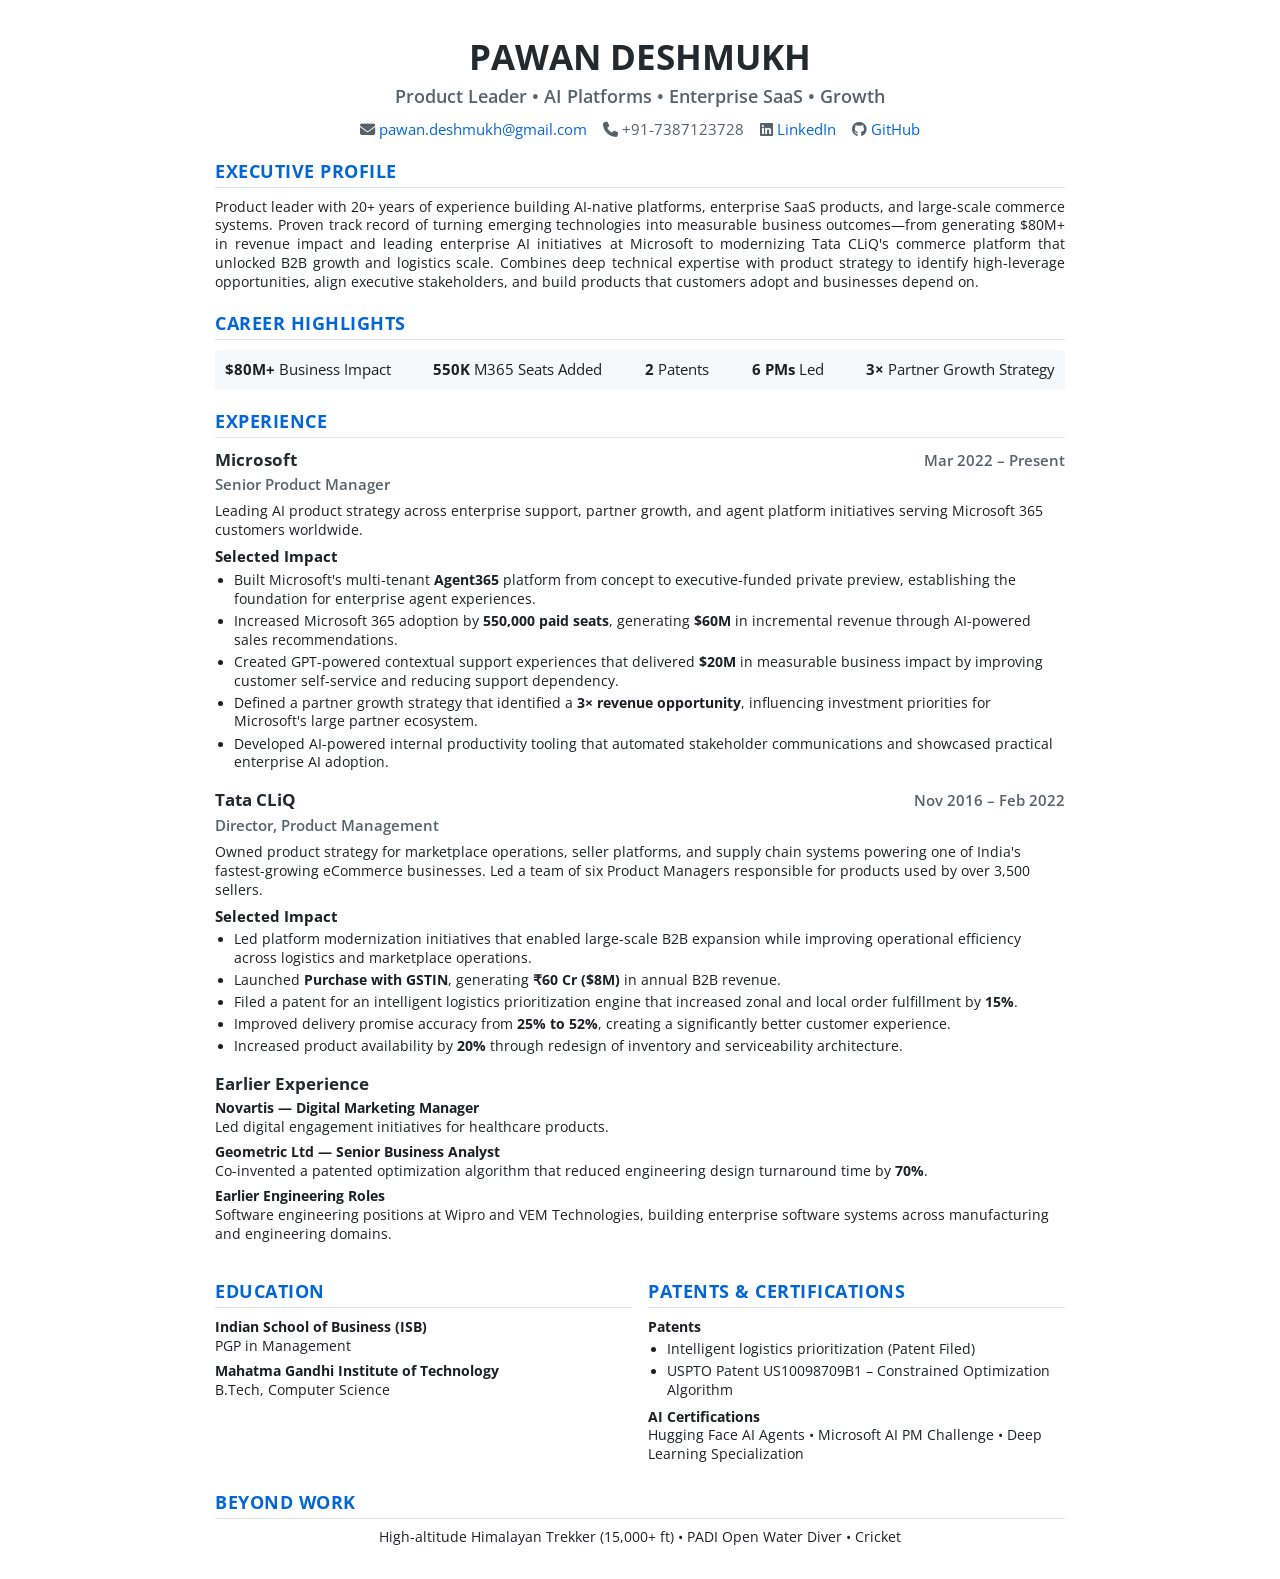
==== resume.html @ ab17908b "Remove 'Principal' from subtitle, '20+ years' from highlights, and Core Expertise section" ====
<!DOCTYPE html>
<html lang="en">
<head>
    <meta charset="UTF-8">
    <meta name="viewport" content="width=device-width, initial-scale=1.0">
    <title>Pawan Deshmukh - Resume</title>
    <link href="https://fonts.googleapis.com/css2?family=Open+Sans:wght@400;600;700&display=swap" rel="stylesheet">
    <link rel="stylesheet" href="https://cdnjs.cloudflare.com/ajax/libs/font-awesome/6.4.0/css/all.min.css">
    <style>
        :root {
            --primary-color: #24292e;
            --accent-color: #0366d6;
            --text-color: #1b1f23;
            --border-color: #e1e4e8;
        }

        * {
            margin: 0;
            padding: 0;
            box-sizing: border-box;
        }

        body {
            background-color: #ffffff;
            color: var(--text-color);
            font-family: 'Open Sans', Arial, sans-serif;
            font-size: 13.5px;
            line-height: 1.4;
            padding: 2rem;
        }

        .resume-container {
            max-width: 850px;
            margin: 0 auto;
        }

        a {
            color: var(--accent-color);
            text-decoration: none;
        }
        
        a:hover {
            text-decoration: underline;
        }

        header {
            text-align: center;
            margin-bottom: 1.2rem;
        }

        h1 {
            color: var(--primary-color);
            font-size: 2.2rem;
            font-weight: 700;
            margin-bottom: 0.2rem;
            text-transform: uppercase;
        }

        .subtitle {
            font-size: 1.1rem;
            font-weight: 600;
            color: #586069;
            margin-bottom: 0.6rem;
        }

        .contact-info {
            color: #586069;
            font-size: 0.95rem;
            display: flex;
            justify-content: center;
            flex-wrap: wrap;
            gap: 1rem;
        }

        h2.section-header {
            color: var(--accent-color);
            font-size: 1.1rem;
            font-weight: 700;
            border-bottom: 1px solid var(--border-color);
            padding-bottom: 0.2rem;
            margin-top: 1.2rem;
            margin-bottom: 0.6rem;
            text-transform: uppercase;
            letter-spacing: 0.5px;
        }

        .summary {
            text-align: justify;
        }

        .highlights {
            display: flex;
            justify-content: space-between;
            flex-wrap: wrap;
            font-size: 0.95rem;
            background: #f6f8fa;
            padding: 0.6rem;
            border-radius: 4px;
        }

        .expertise {
            text-align: center;
            line-height: 1.6;
            color: #24292e;
        }

        .job {
            margin-bottom: 1rem;
        }

        .job-header {
            display: flex;
            justify-content: space-between;
            align-items: baseline;
            margin-bottom: 0.2rem;
        }

        .job-title {
            font-weight: 700;
            font-size: 1.05rem;
            color: var(--primary-color);
        }

        .job-date {
            font-size: 0.95rem;
            color: #586069;
            font-weight: 600;
        }

        .job-subtitle {
            font-weight: 600;
            color: #586069;
            margin-bottom: 0.4rem;
            font-size: 0.95rem;
        }
        
        .job-desc {
            margin-bottom: 0.4rem;
        }

        .selected-impact {
            font-weight: 700;
            margin-bottom: 0.2rem;
            font-size: 0.95rem;
        }

        ul {
            list-style-type: disc;
            padding-left: 1.2rem;
        }
        
        li {
            margin-bottom: 0.2rem;
        }
        
        .two-col {
            display: grid;
            grid-template-columns: 1fr 1fr;
            gap: 1rem;
        }

        .education-item, .patent-item {
            margin-bottom: 0.4rem;
        }

        @media print {
            @page {
                margin: 0.3in 0.4in;
                size: letter;
            }
            body {
                padding: 0;
                font-size: 10.5pt;
            }
            .resume-container {
                max-width: 100%;
            }
            h2.section-header {
                margin-top: 0.8rem;
                margin-bottom: 0.4rem;
            }
            .job {
                margin-bottom: 0.8rem;
            }
            .highlights {
                padding: 0.4rem;
            }
            * {
                page-break-inside: avoid;
            }
        }
    </style>
</head>
<body>
    <div class="resume-container">
        
        <!-- Header -->
        <header>
            <h1>Pawan Deshmukh</h1>
            <div class="subtitle">Product Leader • AI Platforms • Enterprise SaaS • Growth</div>
            <div class="contact-info">
                <span><i class="fa-solid fa-envelope"></i> <a href="mailto:pawan.deshmukh@gmail.com">pawan.deshmukh@gmail.com</a></span>
                <span><i class="fa-solid fa-phone"></i> +91-7387123728</span>
                <span><i class="fa-brands fa-linkedin"></i> <a href="https://www.linkedin.com/in/pawan-deshmukh-18524a13/">LinkedIn</a></span>
                <span><i class="fa-brands fa-github"></i> <a href="https://github.com/dnawapcode">GitHub</a></span>
            </div>
        </header>

        <!-- Executive Profile -->
        <h2 class="section-header">Executive Profile</h2>
        <div class="summary">
            Product leader with 20+ years of experience building AI-native platforms, enterprise SaaS products, and large-scale commerce systems. Proven track record of turning emerging technologies into measurable business outcomes—from generating $80M+ in revenue impact and leading enterprise AI initiatives at Microsoft to modernizing Tata CLiQ's commerce platform that unlocked B2B growth and logistics scale. Combines deep technical expertise with product strategy to identify high-leverage opportunities, align executive stakeholders, and build products that customers adopt and businesses depend on.
        </div>

        <!-- Career Highlights -->
        <h2 class="section-header">Career Highlights</h2>
        <div class="highlights">
            <span><strong>$80M+</strong> Business Impact</span>
            <span><strong>550K</strong> M365 Seats Added</span>
            <span><strong>2</strong> Patents</span>
            <span><strong>6 PMs</strong> Led</span>
            <span><strong>3×</strong> Partner Growth Strategy</span>
        </div>


        <!-- Experience -->
        <h2 class="section-header">Experience</h2>
        
        <div class="job">
            <div class="job-header">
                <div class="job-title">Microsoft</div>
                <div class="job-date">Mar 2022 – Present</div>
            </div>
            <div class="job-subtitle">Senior Product Manager</div>
            <div class="job-desc">
                Leading AI product strategy across enterprise support, partner growth, and agent platform initiatives serving Microsoft 365 customers worldwide.
            </div>
            <div class="selected-impact">Selected Impact</div>
            <ul>
                <li>Built Microsoft's multi-tenant <strong>Agent365</strong> platform from concept to executive-funded private preview, establishing the foundation for enterprise agent experiences.</li>
                <li>Increased Microsoft 365 adoption by <strong>550,000 paid seats</strong>, generating <strong>$60M</strong> in incremental revenue through AI-powered sales recommendations.</li>
                <li>Created GPT-powered contextual support experiences that delivered <strong>$20M</strong> in measurable business impact by improving customer self-service and reducing support dependency.</li>
                <li>Defined a partner growth strategy that identified a <strong>3× revenue opportunity</strong>, influencing investment priorities for Microsoft's large partner ecosystem.</li>
                <li>Developed AI-powered internal productivity tooling that automated stakeholder communications and showcased practical enterprise AI adoption.</li>
            </ul>
        </div>

        <div class="job">
            <div class="job-header">
                <div class="job-title">Tata CLiQ</div>
                <div class="job-date">Nov 2016 – Feb 2022</div>
            </div>
            <div class="job-subtitle">Director, Product Management</div>
            <div class="job-desc">
                Owned product strategy for marketplace operations, seller platforms, and supply chain systems powering one of India's fastest-growing eCommerce businesses. Led a team of six Product Managers responsible for products used by over 3,500 sellers.
            </div>
            <div class="selected-impact">Selected Impact</div>
            <ul>
                <li>Led platform modernization initiatives that enabled large-scale B2B expansion while improving operational efficiency across logistics and marketplace operations.</li>
                <li>Launched <strong>Purchase with GSTIN</strong>, generating <strong>₹60 Cr ($8M)</strong> in annual B2B revenue.</li>
                <li>Filed a patent for an intelligent logistics prioritization engine that increased zonal and local order fulfillment by <strong>15%</strong>.</li>
                <li>Improved delivery promise accuracy from <strong>25% to 52%</strong>, creating a significantly better customer experience.</li>
                <li>Increased product availability by <strong>20%</strong> through redesign of inventory and serviceability architecture.</li>
            </ul>
        </div>

        <div class="job">
            <div class="job-header">
                <div class="job-title">Earlier Experience</div>
            </div>
            <div class="job-desc" style="margin-top: 0.2rem;">
                <strong>Novartis — Digital Marketing Manager</strong><br>
                Led digital engagement initiatives for healthcare products.
            </div>
            <div class="job-desc" style="margin-top: 0.4rem;">
                <strong>Geometric Ltd — Senior Business Analyst</strong><br>
                Co-invented a patented optimization algorithm that reduced engineering design turnaround time by <strong>70%</strong>.
            </div>
            <div class="job-desc" style="margin-top: 0.4rem;">
                <strong>Earlier Engineering Roles</strong><br>
                Software engineering positions at Wipro and VEM Technologies, building enterprise software systems across manufacturing and engineering domains.
            </div>
        </div>

        <div class="two-col">
            <div>
                <!-- Education -->
                <h2 class="section-header">Education</h2>
                <div class="education-item">
                    <strong>Indian School of Business (ISB)</strong><br>
                    PGP in Management
                </div>
                <div class="education-item">
                    <strong>Mahatma Gandhi Institute of Technology</strong><br>
                    B.Tech, Computer Science
                </div>
            </div>
            
            <div>
                <!-- Patents & Certifications -->
                <h2 class="section-header">Patents & Certifications</h2>
                <div class="patent-item">
                    <strong>Patents</strong>
                    <ul style="padding-left: 1.2rem; margin-top: 0.2rem;">
                        <li>Intelligent logistics prioritization (Patent Filed)</li>
                        <li>USPTO Patent US10098709B1 – Constrained Optimization Algorithm</li>
                    </ul>
                </div>
                <div class="patent-item" style="margin-top: 0.5rem;">
                    <strong>AI Certifications</strong><br>
                    Hugging Face AI Agents &bull; Microsoft AI PM Challenge &bull; Deep Learning Specialization
                </div>
            </div>
        </div>

        <!-- Beyond Work -->
        <h2 class="section-header">Beyond Work</h2>
        <div style="text-align: center;">
            High-altitude Himalayan Trekker (15,000+ ft) &bull; PADI Open Water Diver &bull; Cricket
        </div>

    </div>
</body>
</html>
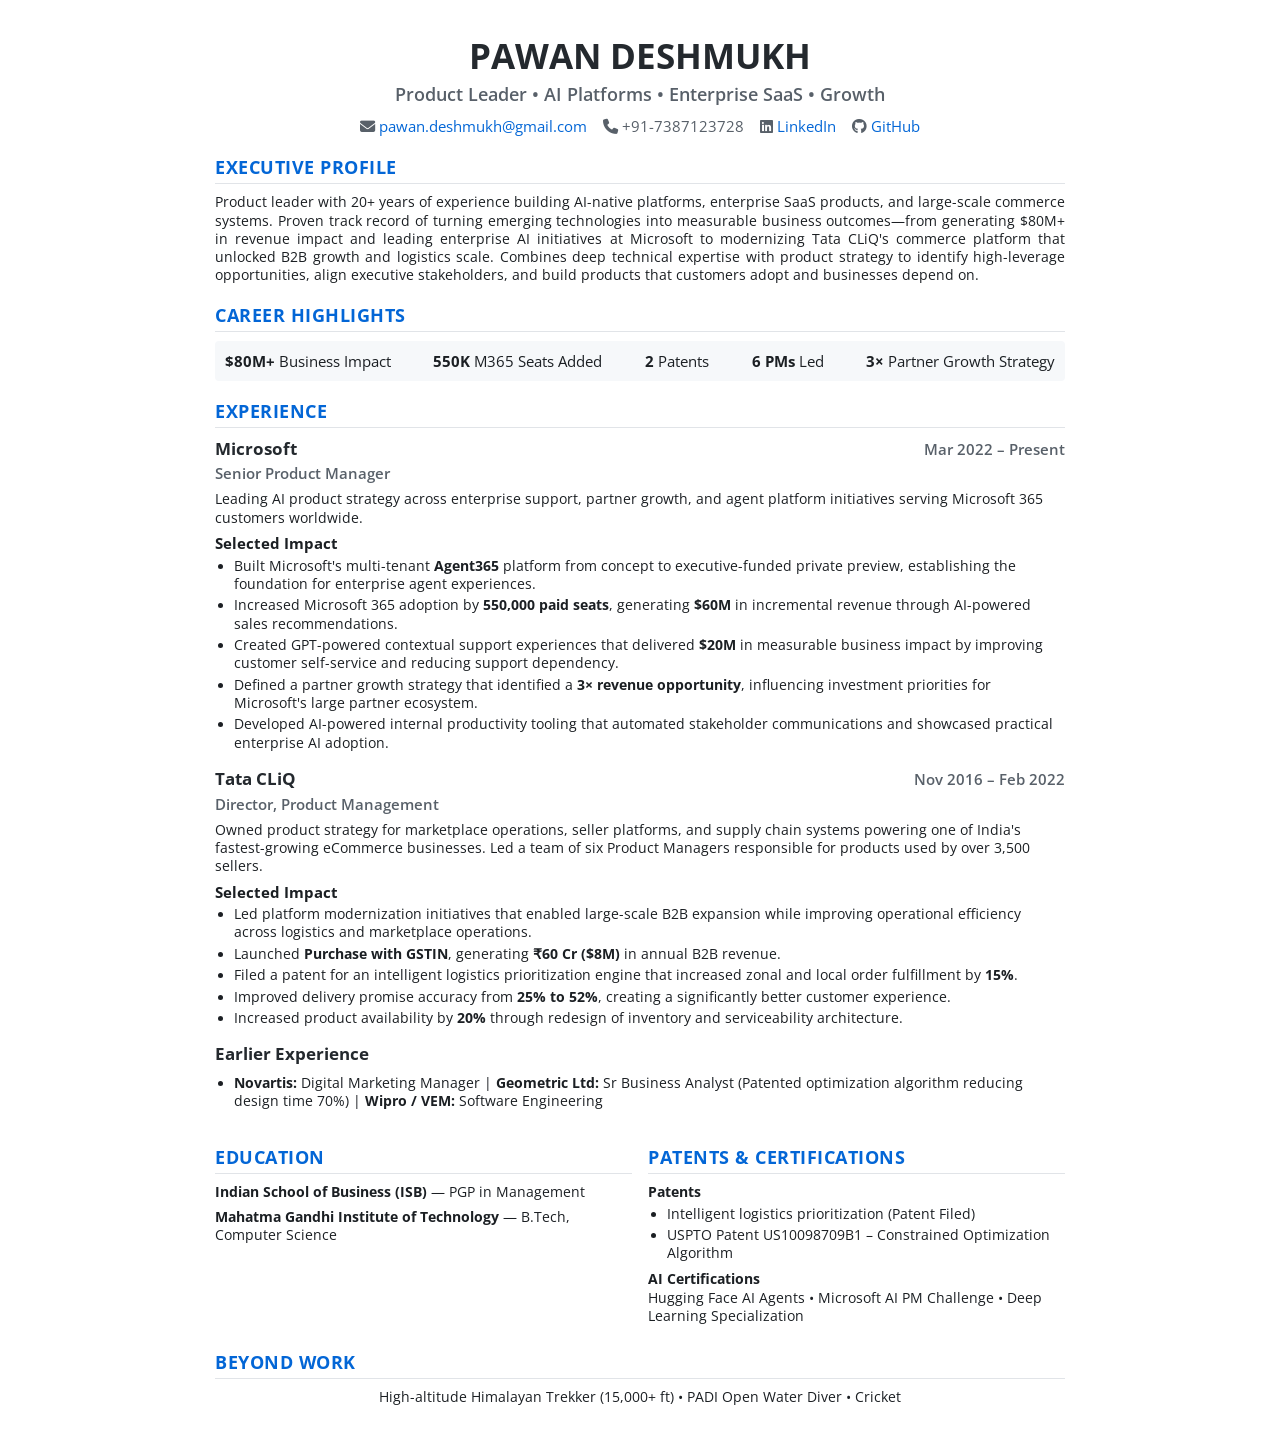
==== commit faee0825: "Optimize layout and condense sections to ensure 1-page fit" ====
--- a/resume.html
+++ b/resume.html
@@ -25,7 +25,7 @@
             color: var(--text-color);
             font-family: 'Open Sans', Arial, sans-serif;
             font-size: 13.5px;
-            line-height: 1.4;
+            line-height: 1.35;
             padding: 2rem;
         }
 
@@ -165,7 +165,7 @@
 
         @media print {
             @page {
-                margin: 0.3in 0.4in;
+                margin: 0.15in 0.4in;
                 size: letter;
             }
             body {
@@ -268,18 +268,9 @@
             <div class="job-header">
                 <div class="job-title">Earlier Experience</div>
             </div>
-            <div class="job-desc" style="margin-top: 0.2rem;">
-                <strong>Novartis — Digital Marketing Manager</strong><br>
-                Led digital engagement initiatives for healthcare products.
-            </div>
-            <div class="job-desc" style="margin-top: 0.4rem;">
-                <strong>Geometric Ltd — Senior Business Analyst</strong><br>
-                Co-invented a patented optimization algorithm that reduced engineering design turnaround time by <strong>70%</strong>.
-            </div>
-            <div class="job-desc" style="margin-top: 0.4rem;">
-                <strong>Earlier Engineering Roles</strong><br>
-                Software engineering positions at Wipro and VEM Technologies, building enterprise software systems across manufacturing and engineering domains.
-            </div>
+            <ul style="margin-top: 0.5rem;">
+                <li><strong>Novartis:</strong> Digital Marketing Manager | <strong>Geometric Ltd:</strong> Sr Business Analyst (Patented optimization algorithm reducing design time 70%) | <strong>Wipro / VEM:</strong> Software Engineering</li>
+            </ul>
         </div>
 
         <div class="two-col">
@@ -287,12 +278,10 @@
                 <!-- Education -->
                 <h2 class="section-header">Education</h2>
                 <div class="education-item">
-                    <strong>Indian School of Business (ISB)</strong><br>
-                    PGP in Management
+                    <strong>Indian School of Business (ISB)</strong> — PGP in Management
                 </div>
                 <div class="education-item">
-                    <strong>Mahatma Gandhi Institute of Technology</strong><br>
-                    B.Tech, Computer Science
+                    <strong>Mahatma Gandhi Institute of Technology</strong> — B.Tech, Computer Science
                 </div>
             </div>
             
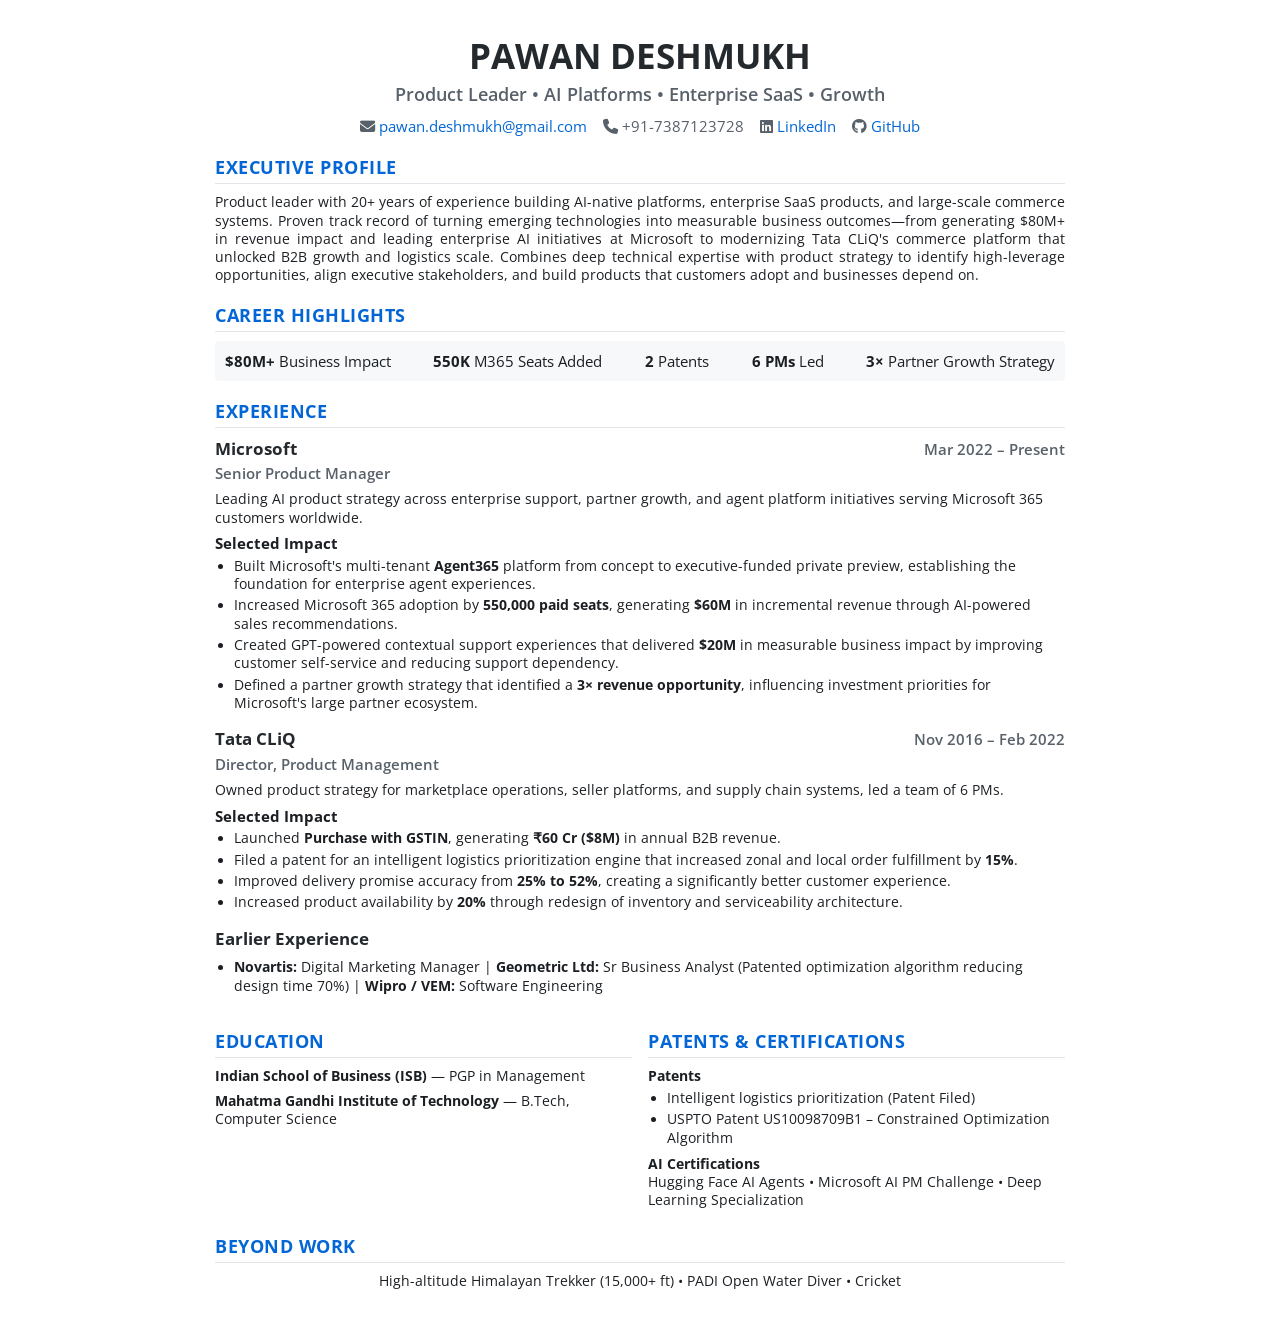
==== commit 11d9ffe9: "Reduce print gaps and condense Microsoft and TataCLiQ sections" ====
--- a/resume.html
+++ b/resume.html
@@ -176,11 +176,11 @@
                 max-width: 100%;
             }
             h2.section-header {
-                margin-top: 0.8rem;
+                margin-top: 0.4rem;
+                margin-bottom: 0.2rem;
+            }
+            .job {
                 margin-bottom: 0.4rem;
-            }
-            .job {
-                margin-bottom: 0.8rem;
             }
             .highlights {
                 padding: 0.4rem;
@@ -241,7 +241,6 @@
                 <li>Increased Microsoft 365 adoption by <strong>550,000 paid seats</strong>, generating <strong>$60M</strong> in incremental revenue through AI-powered sales recommendations.</li>
                 <li>Created GPT-powered contextual support experiences that delivered <strong>$20M</strong> in measurable business impact by improving customer self-service and reducing support dependency.</li>
                 <li>Defined a partner growth strategy that identified a <strong>3× revenue opportunity</strong>, influencing investment priorities for Microsoft's large partner ecosystem.</li>
-                <li>Developed AI-powered internal productivity tooling that automated stakeholder communications and showcased practical enterprise AI adoption.</li>
             </ul>
         </div>
 
@@ -252,11 +251,10 @@
             </div>
             <div class="job-subtitle">Director, Product Management</div>
             <div class="job-desc">
-                Owned product strategy for marketplace operations, seller platforms, and supply chain systems powering one of India's fastest-growing eCommerce businesses. Led a team of six Product Managers responsible for products used by over 3,500 sellers.
+                Owned product strategy for marketplace operations, seller platforms, and supply chain systems, led a team of 6 PMs.
             </div>
             <div class="selected-impact">Selected Impact</div>
             <ul>
-                <li>Led platform modernization initiatives that enabled large-scale B2B expansion while improving operational efficiency across logistics and marketplace operations.</li>
                 <li>Launched <strong>Purchase with GSTIN</strong>, generating <strong>₹60 Cr ($8M)</strong> in annual B2B revenue.</li>
                 <li>Filed a patent for an intelligent logistics prioritization engine that increased zonal and local order fulfillment by <strong>15%</strong>.</li>
                 <li>Improved delivery promise accuracy from <strong>25% to 52%</strong>, creating a significantly better customer experience.</li>
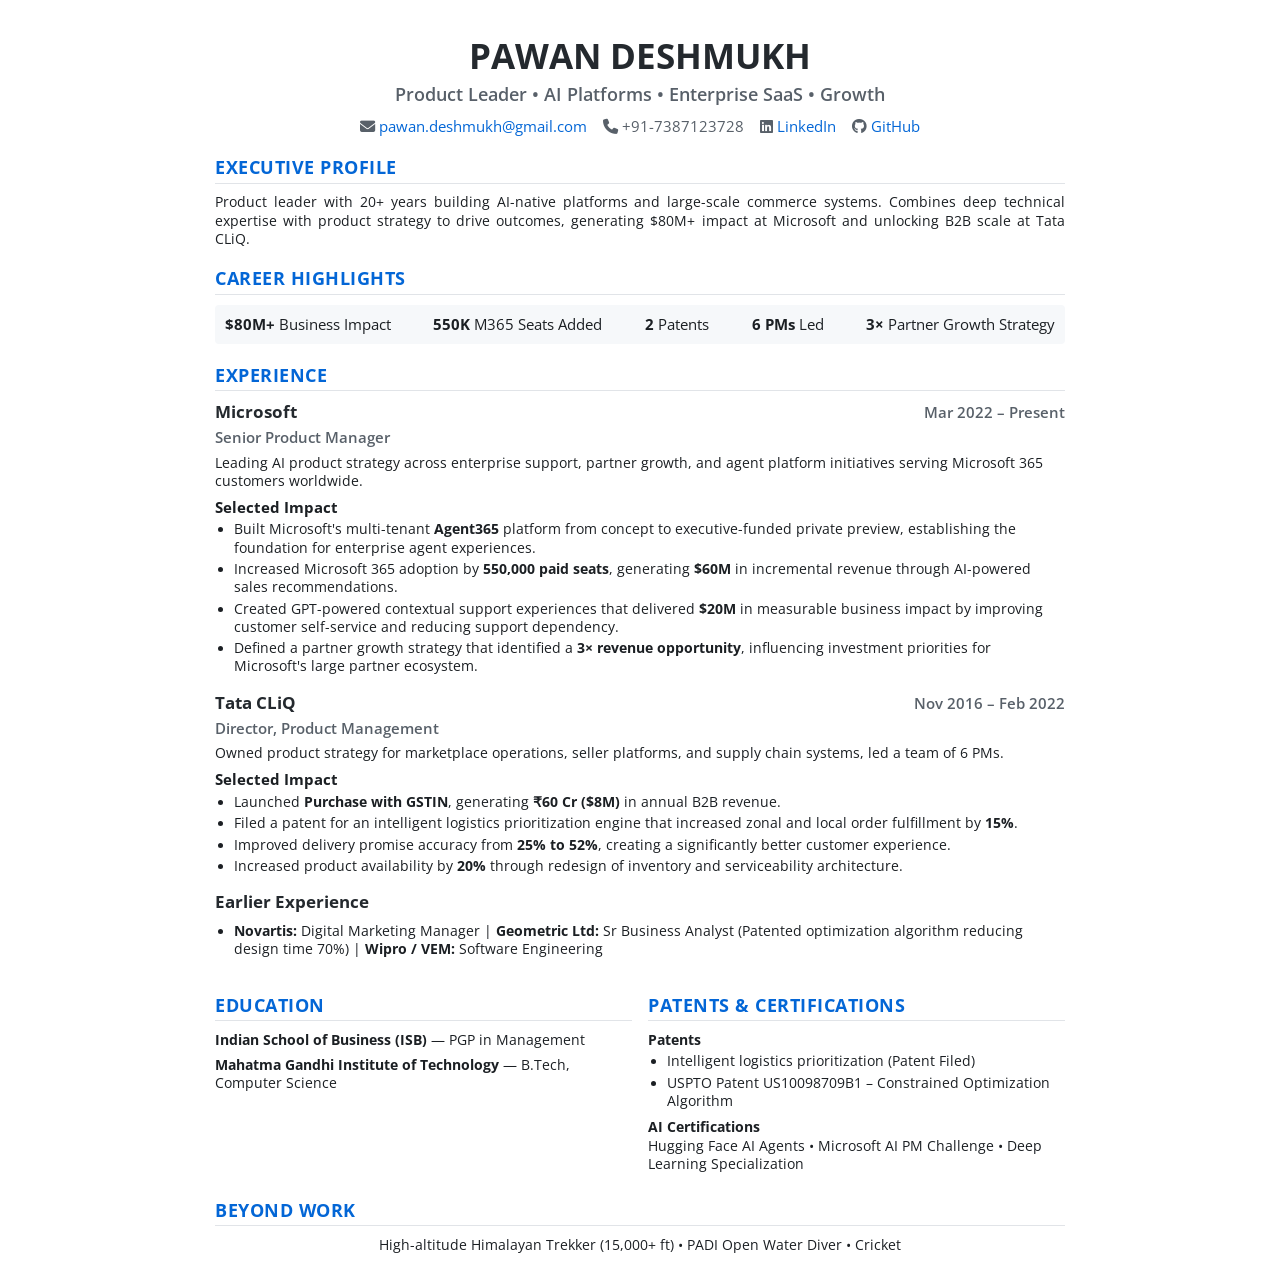
==== commit 455caa62: "Replace executive profile summary with condensed Option 3" ====
--- a/resume.html
+++ b/resume.html
@@ -209,7 +209,7 @@
         <!-- Executive Profile -->
         <h2 class="section-header">Executive Profile</h2>
         <div class="summary">
-            Product leader with 20+ years of experience building AI-native platforms, enterprise SaaS products, and large-scale commerce systems. Proven track record of turning emerging technologies into measurable business outcomes—from generating $80M+ in revenue impact and leading enterprise AI initiatives at Microsoft to modernizing Tata CLiQ's commerce platform that unlocked B2B growth and logistics scale. Combines deep technical expertise with product strategy to identify high-leverage opportunities, align executive stakeholders, and build products that customers adopt and businesses depend on.
+            Product leader with 20+ years building AI-native platforms and large-scale commerce systems. Combines deep technical expertise with product strategy to drive outcomes, generating $80M+ impact at Microsoft and unlocking B2B scale at Tata CLiQ.
         </div>
 
         <!-- Career Highlights -->
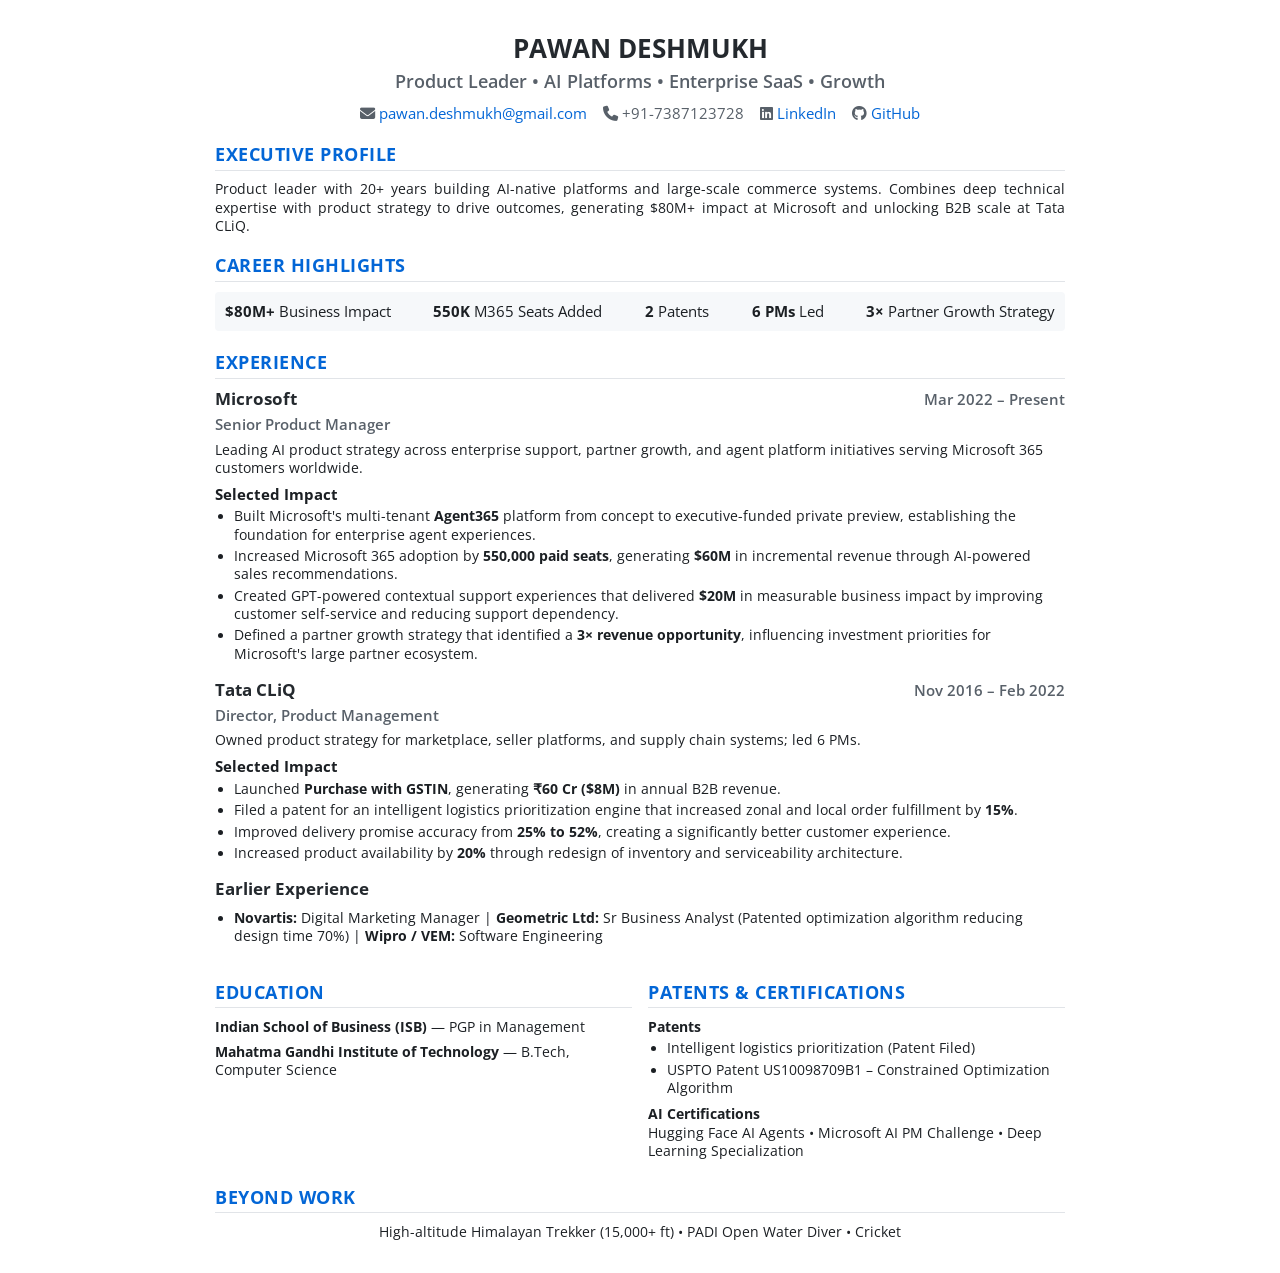
==== commit afbfb77c: "Reduce h1 font size and condense TataCLiQ intro to save vertical space" ====
--- a/resume.html
+++ b/resume.html
@@ -50,7 +50,7 @@
 
         h1 {
             color: var(--primary-color);
-            font-size: 2.2rem;
+            font-size: 1.6rem;
             font-weight: 700;
             margin-bottom: 0.2rem;
             text-transform: uppercase;
@@ -251,7 +251,7 @@
             </div>
             <div class="job-subtitle">Director, Product Management</div>
             <div class="job-desc">
-                Owned product strategy for marketplace operations, seller platforms, and supply chain systems, led a team of 6 PMs.
+                Owned product strategy for marketplace, seller platforms, and supply chain systems; led 6 PMs.
             </div>
             <div class="selected-impact">Selected Impact</div>
             <ul>
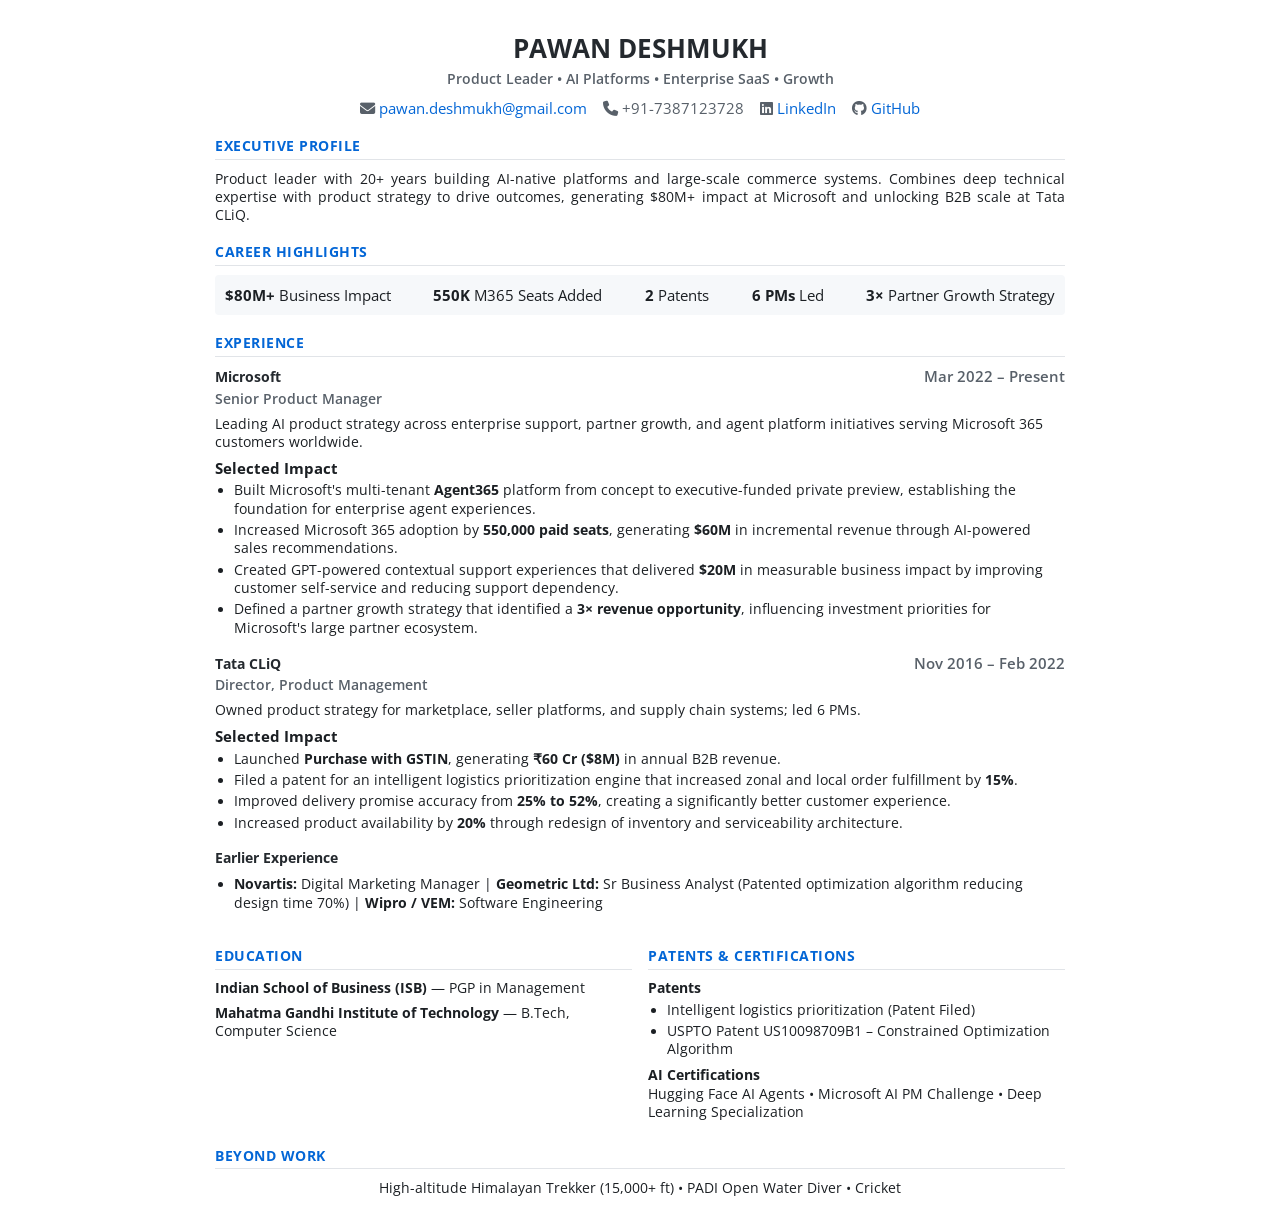
==== commit 64096a9b: "Reduce font size of all section and job headers by ~4 points to save space" ====
--- a/resume.html
+++ b/resume.html
@@ -57,7 +57,7 @@
         }
 
         .subtitle {
-            font-size: 1.1rem;
+            font-size: 0.85rem;
             font-weight: 600;
             color: #586069;
             margin-bottom: 0.6rem;
@@ -74,7 +74,7 @@
 
         h2.section-header {
             color: var(--accent-color);
-            font-size: 1.1rem;
+            font-size: 0.85rem;
             font-weight: 700;
             border-bottom: 1px solid var(--border-color);
             padding-bottom: 0.2rem;
@@ -117,7 +117,7 @@
 
         .job-title {
             font-weight: 700;
-            font-size: 1.05rem;
+            font-size: 0.9rem;
             color: var(--primary-color);
         }
 
@@ -131,7 +131,7 @@
             font-weight: 600;
             color: #586069;
             margin-bottom: 0.4rem;
-            font-size: 0.95rem;
+            font-size: 0.85rem;
         }
         
         .job-desc {
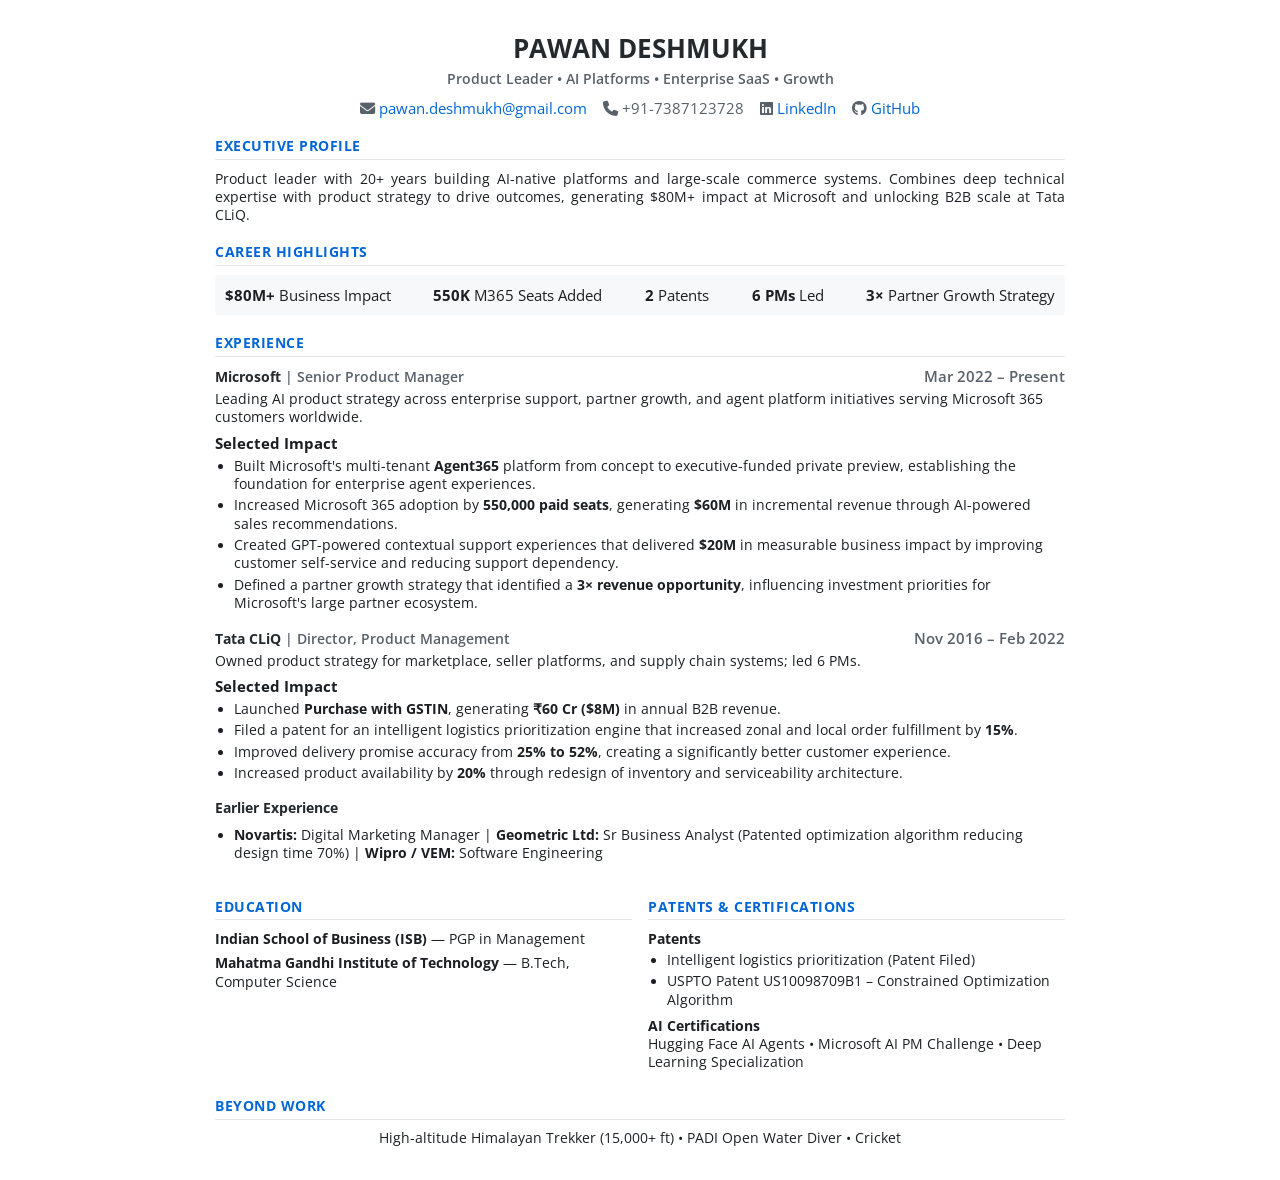
==== commit e98594c1: "Move job titles inline with company names to save vertical space" ====
--- a/resume.html
+++ b/resume.html
@@ -228,10 +228,9 @@
         
         <div class="job">
             <div class="job-header">
-                <div class="job-title">Microsoft</div>
+                <div class="job-title">Microsoft <span style="font-weight: 600; color: #586069;">| Senior Product Manager</span></div>
                 <div class="job-date">Mar 2022 – Present</div>
             </div>
-            <div class="job-subtitle">Senior Product Manager</div>
             <div class="job-desc">
                 Leading AI product strategy across enterprise support, partner growth, and agent platform initiatives serving Microsoft 365 customers worldwide.
             </div>
@@ -246,10 +245,9 @@
 
         <div class="job">
             <div class="job-header">
-                <div class="job-title">Tata CLiQ</div>
+                <div class="job-title">Tata CLiQ <span style="font-weight: 600; color: #586069;">| Director, Product Management</span></div>
                 <div class="job-date">Nov 2016 – Feb 2022</div>
             </div>
-            <div class="job-subtitle">Director, Product Management</div>
             <div class="job-desc">
                 Owned product strategy for marketplace, seller platforms, and supply chain systems; led 6 PMs.
             </div>
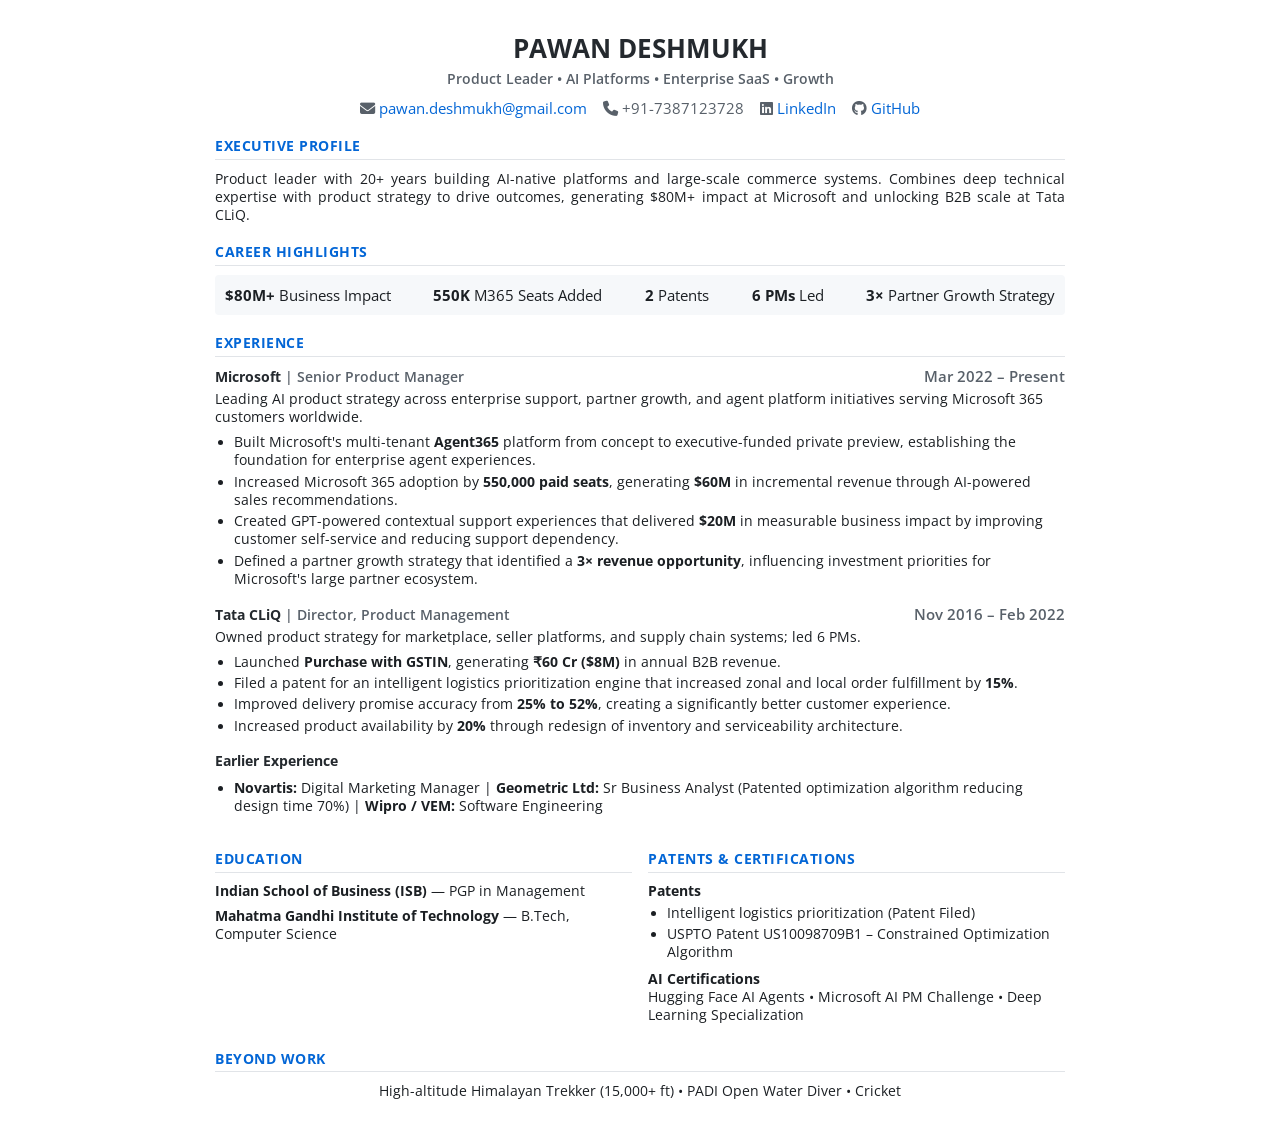
==== commit 93e2937c: "Remove 'Selected Impact' subheaders to save vertical space" ====
--- a/resume.html
+++ b/resume.html
@@ -138,12 +138,6 @@
             margin-bottom: 0.4rem;
         }
 
-        .selected-impact {
-            font-weight: 700;
-            margin-bottom: 0.2rem;
-            font-size: 0.95rem;
-        }
-
         ul {
             list-style-type: disc;
             padding-left: 1.2rem;
@@ -234,7 +228,7 @@
             <div class="job-desc">
                 Leading AI product strategy across enterprise support, partner growth, and agent platform initiatives serving Microsoft 365 customers worldwide.
             </div>
-            <div class="selected-impact">Selected Impact</div>
+
             <ul>
                 <li>Built Microsoft's multi-tenant <strong>Agent365</strong> platform from concept to executive-funded private preview, establishing the foundation for enterprise agent experiences.</li>
                 <li>Increased Microsoft 365 adoption by <strong>550,000 paid seats</strong>, generating <strong>$60M</strong> in incremental revenue through AI-powered sales recommendations.</li>
@@ -251,7 +245,7 @@
             <div class="job-desc">
                 Owned product strategy for marketplace, seller platforms, and supply chain systems; led 6 PMs.
             </div>
-            <div class="selected-impact">Selected Impact</div>
+
             <ul>
                 <li>Launched <strong>Purchase with GSTIN</strong>, generating <strong>₹60 Cr ($8M)</strong> in annual B2B revenue.</li>
                 <li>Filed a patent for an intelligent logistics prioritization engine that increased zonal and local order fulfillment by <strong>15%</strong>.</li>
